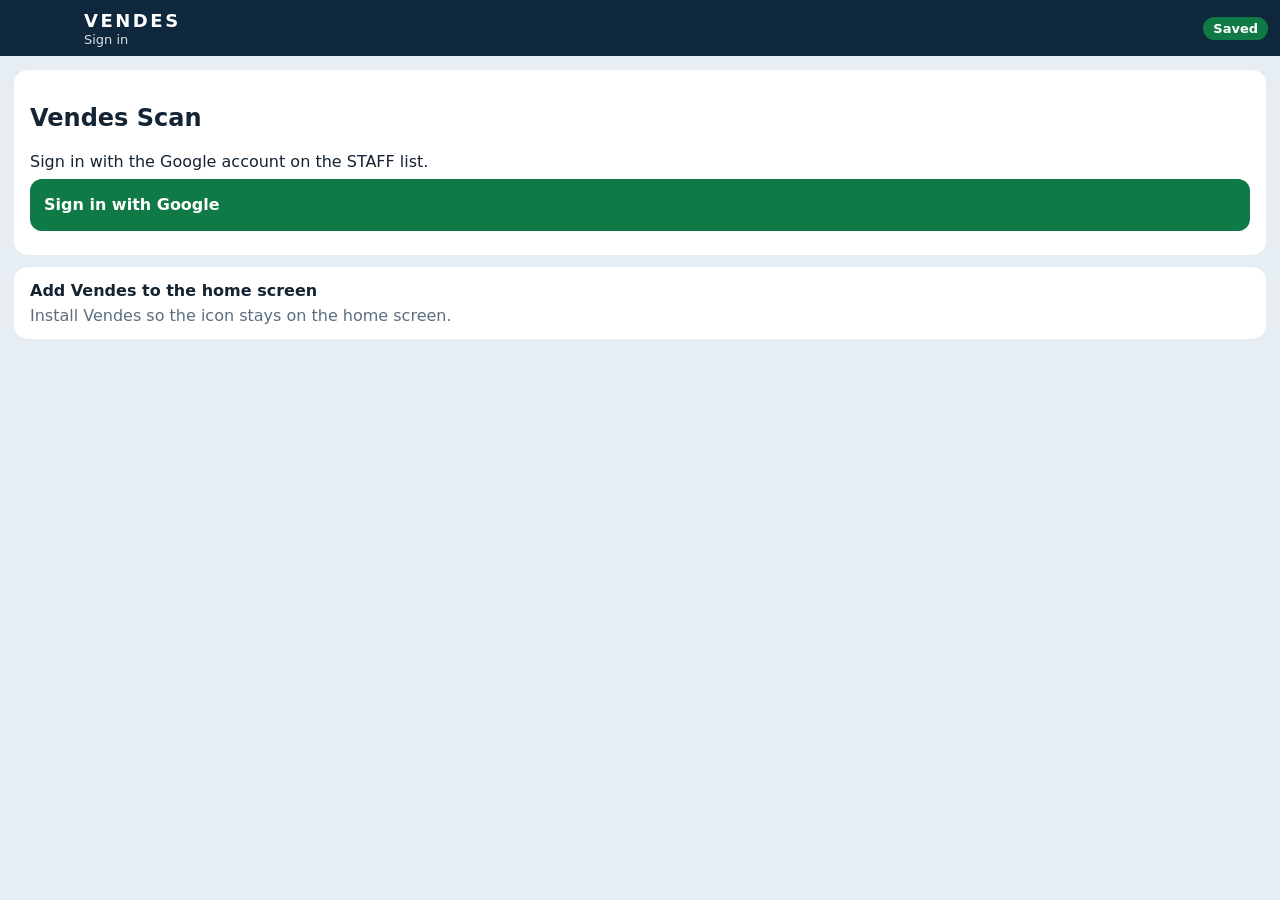
==== index.html @ e4ca58a0 "Publish Vendes Scan phone app" ====
<!DOCTYPE html>
<html lang="en">
<head>
  <meta charset="utf-8">
  <meta name="viewport" content="width=device-width, initial-scale=1, maximum-scale=1, viewport-fit=cover">
  <meta name="theme-color" content="#10283d">
  <meta name="apple-mobile-web-app-capable" content="yes">
  <meta name="mobile-web-app-capable" content="yes">
  <meta name="apple-mobile-web-app-status-bar-style" content="black-translucent">
  <meta name="apple-mobile-web-app-title" content="Vendes">
  <title>Vendes Scan</title>
  <link rel="manifest" href="manifest.webmanifest">
  <link rel="apple-touch-icon" href="apple-touch-icon.png">
  <link rel="icon" href="icon-192.png">
  <link rel="stylesheet" href="styles.css">
</head>
<body>
  <div id="app"></div>
  <script src="config.js"></script>
  <script src="logic.js"></script>
  <script src="app.js"></script>
</body>
</html>
---- styles.css ----
:root {
    --ink: #142433;
    --muted: #5c6e7e;
    --bg: #e7eef3;
    --navy: #10283d;
    --line: #d5dee6;
    --pick: #0f7a45;
    --pack: #0c5fbf;
    --dispatch: #c2410c;
    --bad: #9f1c14;
  }
  * { box-sizing: border-box; }
  [hidden] { display: none !important; }
  html, body { margin: 0; padding: 0; }
  body {
    font-family: system-ui, -apple-system, "Segoe UI", Roboto, sans-serif;
    background: var(--bg);
    color: var(--ink);
    font-size: 16px;
    touch-action: manipulation;
  }
  button, input { font: inherit; }
  button { cursor: pointer; }
  header {
    display: flex;
    align-items: center;
    gap: 8px;
    min-height: 56px;
    padding: calc(8px + env(safe-area-inset-top)) 12px 8px;
    background: var(--navy);
    color: white;
    position: sticky;
    top: 0;
    z-index: 5;
  }
  .brand { font-weight: 800; letter-spacing: 0.14em; font-size: 18px; }
  .stage-tag { font-size: 13px; opacity: 0.85; margin-top: 1px; }
  .back, .back-spacer { width: 64px; }
  .back {
    height: 36px;
    border: 0;
    border-radius: 8px;
    background: transparent;
    color: white;
    font-weight: 700;
    padding: 0;
    text-align: left;
  }
  .save {
    margin-left: auto;
    font-size: 13px;
    font-weight: 700;
    border-radius: 999px;
    padding: 4px 10px;
    background: #1d4e89;
  }
  .save.saving { background: #a16207; }
  .save.saved { background: #0f7a45; }
  main { padding: 14px 14px 28px; }
  .hi { font-size: 28px; font-weight: 800; margin: 8px 0 0; }
  .sub, .hint, .note { color: var(--muted); margin: 4px 0 14px; }
  .note { font-size: 14px; }
  .big, .wide, .ghost {
    display: flex;
    flex-direction: column;
    justify-content: center;
    width: 100%;
    border: 0;
    border-radius: 14px;
    margin: 0 0 10px;
    text-align: left;
    padding: 14px 16px;
    color: white;
  }
  .big { min-height: 76px; }
  .big b { font-size: 28px; letter-spacing: 0.04em; }
  .big span { font-size: 15px; opacity: 0.92; }
  .big.pick { background: var(--pick); }
  .big.pack { background: var(--pack); }
  .big.dispatch { background: var(--dispatch); }
  .big:active, .wide:active { transform: scale(0.99); }
  .ghost {
    min-height: 52px;
    background: white;
    color: var(--navy);
    border: 2px solid var(--navy);
    font-weight: 800;
    font-size: 18px;
  }
  .banner {
    display: flex;
    gap: 10px;
    align-items: center;
    margin: 0;
    padding: 14px 16px;
    font-size: 20px;
    font-weight: 800;
    line-height: 1.25;
  }
  .banner.bad { background: var(--bad); color: white; }
  .banner.good { background: #e5f6ec; color: #0b5a32; font-size: 16px; }
  .banner.warn { background: #fff4d6; color: #7a4b00; font-size: 16px; }
  .bang {
    width: 36px;
    height: 36px;
    border-radius: 50%;
    border: 3px solid white;
    display: flex;
    align-items: center;
    justify-content: center;
    flex: 0 0 auto;
  }
  .card, .line, .flag, .back-row, .tile, .batch-row, .staff-row, .sku-row {
    background: white;
    border-radius: 12px;
  }
  .card { padding: 12px 14px; margin-bottom: 10px; }
  .wb { font-family: ui-monospace, "SFMono-Regular", Menlo, Consolas, monospace; font-size: 20px; font-weight: 800; }
  .pill {
    display: inline-block;
    margin-top: 6px;
    padding: 3px 8px;
    border-radius: 999px;
    font-size: 13px;
    font-weight: 800;
    background: #e8eef4;
  }
  .pill[data-client="SIRWEN"] { background: #efe7ff; color: #5b21b6; }
  .pill[data-client="TREXO"] { background: #d9f5f1; color: #0f766e; }
  .pill[data-client="ECOM"] { background: #ffedd5; color: #9a3412; }
  .line { padding: 10px 12px; margin-bottom: 8px; }
  .line.full { background: #e8f6ee; }
  .line-top { display: flex; justify-content: space-between; align-items: baseline; gap: 8px; }
  .line-top b { font-family: ui-monospace, Menlo, Consolas, monospace; }
  .count { font-size: 22px; font-weight: 800; }
  .pname { color: var(--muted); font-size: 14px; margin: 2px 0 6px; }
  .bar { height: 8px; background: var(--line); border-radius: 99px; overflow: hidden; }
  .bar i { display: block; height: 100%; background: var(--pick); }
  .line.full .bar i { background: #14804a; }
  #reader { margin: 8px 0; border-radius: 12px; overflow: hidden; background: #0e1b28; }
  #reader[hidden] { display: none; }
  #scan-form { display: flex; gap: 8px; margin: 10px 0; }
  #code-input {
    flex: 1;
    min-width: 0;
    height: 52px;
    border-radius: 12px;
    border: 2px solid #b7c6d3;
    padding: 0 12px;
    font-size: 18px;
    background: white;
  }
  #add-btn, .wide {
    min-height: 52px;
    border: 0;
    border-radius: 12px;
    background: var(--navy);
    color: white;
    font-weight: 800;
    padding: 0 14px;
  }
  .wide { width: 100%; margin-top: 8px; }
  .wide.good { background: var(--pick); }
  .wide.warn { background: white; color: var(--bad); border: 2px solid var(--bad); }
  .wide:disabled { opacity: 0.4; }
  .cam { background: #334e68; }
  h2 { font-size: 13px; letter-spacing: 0.06em; font-weight: 800; color: var(--muted); margin: 16px 0 8px; }
  .tiles { display: grid; grid-template-columns: repeat(4, 1fr); gap: 6px; }
  .tile { text-align: center; padding: 8px 2px; }
  .tile b { display: block; font-size: 22px; }
  .tile span { font-size: 11px; color: var(--muted); }
  .back-row, .staff-row, .batch-row, .flag {
    display: flex;
    justify-content: space-between;
    gap: 8px;
    align-items: center;
    padding: 10px 12px;
    margin-bottom: 6px;
  }
  .flag { display: block; }
  .flag-top { display: flex; justify-content: space-between; gap: 8px; align-items: center; }
  .flag-type { color: var(--bad); font-weight: 800; font-size: 13px; }
  .flag p { margin: 4px 0; color: var(--muted); font-size: 14px; }
  .flag button, .mini {
    border: 0;
    background: var(--navy);
    color: white;
    border-radius: 8px;
    font-weight: 700;
    padding: 8px 10px;
  }
  .chips { color: var(--muted); font-size: 12px; font-family: ui-monospace, Menlo, Consolas, monospace; }
  .denied, .loading { padding: 48px 20px; text-align: center; }
  .denied h1 { font-size: 28px; line-height: 1.2; }
  .sku-row { display: flex; gap: 8px; align-items: center; padding: 8px 10px; margin-bottom: 6px; }
  .sku-row input[type="number"] { width: 64px; height: 40px; font-size: 18px; }
  .modes { display: flex; gap: 8px; margin-bottom: 10px; }
  .modes button {
    flex: 1;
    height: 44px;
    border-radius: 10px;
    border: 2px solid var(--navy);
    background: white;
    color: var(--navy);
    font-weight: 800;
  }
  .modes .on { background: var(--navy); color: white; }
  .sku-row label { display: flex; align-items: center; gap: 8px; flex: 1; }
  .label {
    width: 100%;
    height: 132px;
    background: white;
    border: 1px dashed #8aa0b3;
    border-radius: 8px;
    padding: 8px 10px;
    margin: 0 0 8px;
    overflow: hidden;
  }
  .label .who { font-size: 11px; font-weight: 800; color: var(--muted); }
  .label .lname { font-size: 14px; font-weight: 700; white-space: nowrap; overflow: hidden; text-overflow: ellipsis; }
  .label .lsku { font-family: ui-monospace, Menlo, Consolas, monospace; font-weight: 800; font-size: 16px; }
  .label svg { width: 100%; height: 48px; }
  body.print-a4 .label { width: calc(50% - 6px); display: inline-block; vertical-align: top; margin-right: 6px; }
  @page label50x30 {
    size: 50mm 30mm;
    margin: 0;
  }
  @page a4sheet {
    size: A4;
    margin: 8mm;
  }
  @media print {
    header, .no-print, .banner, .modes { display: none !important; }
    body { background: white; margin: 0; }
    .label .lname { font-size: 8pt; }
    .label .lsku { font-size: 9pt; }
    .label svg { height: 12mm; }
    body.print-thermal .label {
      page: label50x30;
      width: 50mm;
      height: 30mm;
      margin: 0;
      border: none;
      border-radius: 0;
      padding: 1mm;
      overflow: hidden;
      break-after: page;
      page-break-after: always;
      page-break-inside: avoid;
    }
    body.print-a4 #label-sheet {
      page: a4sheet;
      display: flex;
      flex-wrap: wrap;
      align-content: flex-start;
      gap: 2mm;
    }
    body.print-a4 .label {
      width: 50mm;
      height: 30mm;
      margin: 0;
      border: 0.2mm solid #bbb;
      border-radius: 0;
      padding: 1mm;
      break-after: auto;
      page-break-after: auto;
      page-break-inside: avoid;
    }
  }

.wb, .flag p, .chips, .pname { overflow-wrap: anywhere; }
.offline-bar { background: #7a4b00; color: white; text-align: center; font-weight: 700; padding: 8px 12px; }
.install, .signin-card {
  background: white;
  border-radius: 14px;
  padding: 14px 16px;
  margin: 0 0 12px;
}
.install p, .signin-card p { margin: 6px 0 0; }
.steps { text-align: left; padding-left: 18px; }
.steps li { margin: 6px 0; }
#reader video { width: 100%; border-radius: 12px; }
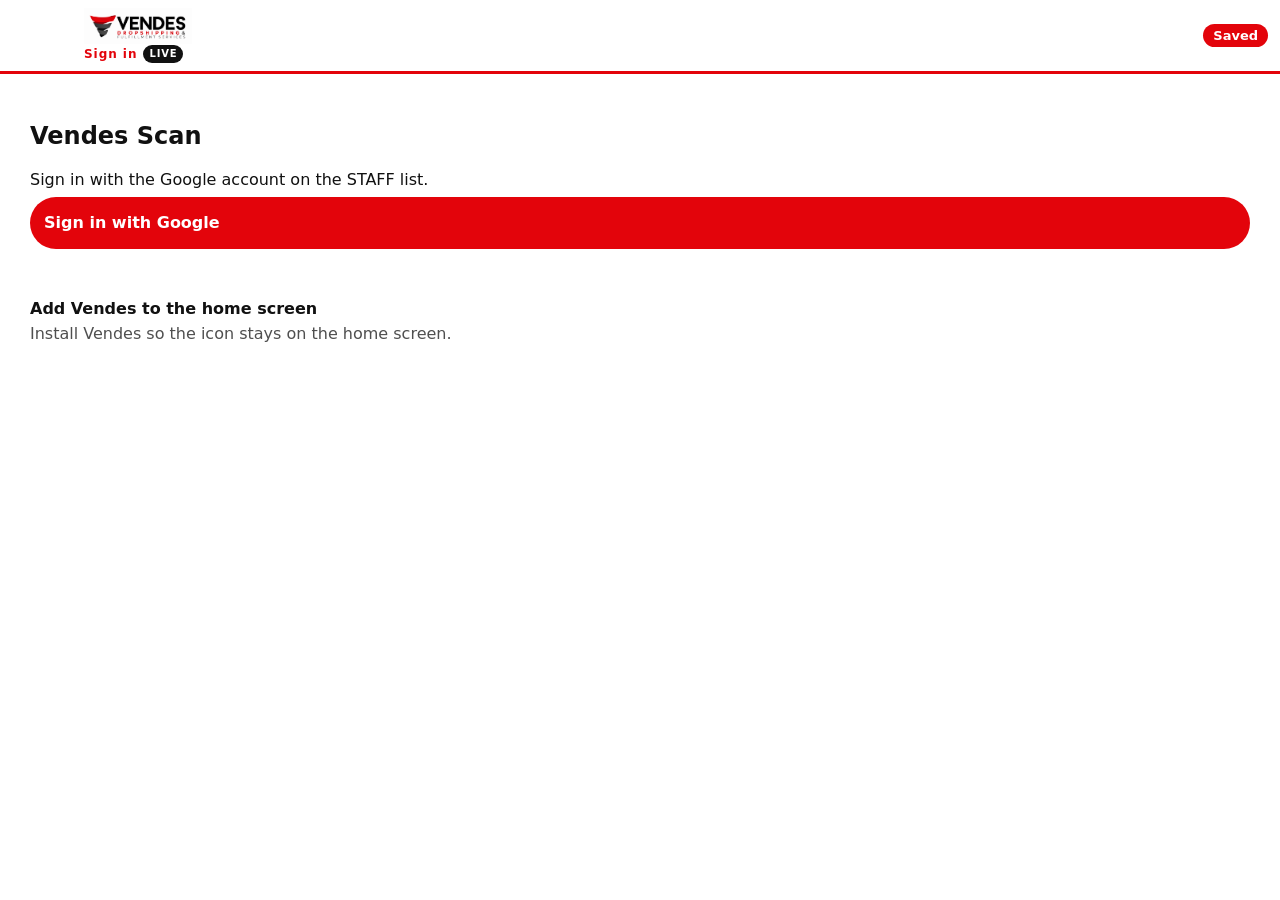
==== commit 7c04be7d: "v12 LIVE root (d63f81c)" ====
--- a/index.html
+++ b/index.html
@@ -17,6 +17,7 @@
 <body>
   <div id="app"></div>
   <script src="config.js"></script>
+  <script src="pwa-keys.js"></script>
   <script src="logic.js"></script>
   <script src="app.js"></script>
 </body>
--- a/styles.css
+++ b/styles.css
@@ -1,20 +1,24 @@
 :root {
-    --ink: #142433;
-    --muted: #5c6e7e;
-    --bg: #e7eef3;
-    --navy: #10283d;
-    --line: #d5dee6;
-    --pick: #0f7a45;
-    --pack: #0c5fbf;
-    --dispatch: #c2410c;
-    --bad: #9f1c14;
+    --ink: #111111;
+    --muted: #4f4f4f;
+    --bg: #fff6f6;
+    --navy: #111111;
+    --red: #e3040b;
+    --line: #f0d6d6;
+    --pick: #e3040b;
+    --pack: #111111;
+    --dispatch: #e3040b;
+    --bad: #e3040b;
   }
   * { box-sizing: border-box; }
   [hidden] { display: none !important; }
-  html, body { margin: 0; padding: 0; }
+  html, body { margin: 0; padding: 0; max-width: 100%; }
+  @media screen {
+    html, body, #app { overflow-x: hidden; }
+  }
   body {
     font-family: system-ui, -apple-system, "Segoe UI", Roboto, sans-serif;
-    background: var(--bg);
+    background: #fff;
     color: var(--ink);
     font-size: 16px;
     touch-action: manipulation;
@@ -27,21 +31,25 @@
     gap: 8px;
     min-height: 56px;
     padding: calc(8px + env(safe-area-inset-top)) 12px 8px;
-    background: var(--navy);
-    color: white;
+    background: #fff;
+    color: var(--ink);
+    border-bottom: 3px solid var(--red);
     position: sticky;
     top: 0;
     z-index: 5;
   }
-  .brand { font-weight: 800; letter-spacing: 0.14em; font-size: 18px; }
-  .stage-tag { font-size: 13px; opacity: 0.85; margin-top: 1px; }
+  .brand-lock { min-width: 0; }
+  .brand-logo { display: block; height: 36px; width: auto; max-height: 36px; object-fit: contain; }
+  .stage-tag { display: flex; align-items: center; gap: 6px; font-size: 12px; font-weight: 800; letter-spacing: 0.08em; color: var(--red); margin-top: 1px; }
+  .sheet-badge { display: inline-block; font-size: 10px; font-weight: 800; letter-spacing: 0.08em; line-height: 1.4; border-radius: 999px; padding: 2px 6px; background: #111; color: #fff; }
+  .sheet-badge.test { background: #e36b00; color: #fff; }
   .back, .back-spacer { width: 64px; }
   .back {
     height: 36px;
     border: 0;
     border-radius: 8px;
     background: transparent;
-    color: white;
+    color: var(--ink);
     font-weight: 700;
     padding: 0;
     text-align: left;
@@ -52,12 +60,13 @@
     font-weight: 700;
     border-radius: 999px;
     padding: 4px 10px;
-    background: #1d4e89;
-  }
-  .save.saving { background: #a16207; }
-  .save.saved { background: #0f7a45; }
+    background: var(--red);
+    color: #fff;
+  }
+  .save.saving { background: #111; color: #fff; }
+  .save.saved { background: var(--red); color: #fff; }
   main { padding: 14px 14px 28px; }
-  .hi { font-size: 28px; font-weight: 800; margin: 8px 0 0; }
+  .hi { font-size: 28px; font-weight: 800; margin: 8px 0 0; letter-spacing: -0.03em; color: #111; }
   .sub, .hint, .note { color: var(--muted); margin: 4px 0 14px; }
   .note { font-size: 14px; }
   .big, .wide, .ghost {
@@ -72,12 +81,14 @@
     padding: 14px 16px;
     color: white;
   }
-  .big { min-height: 76px; }
-  .big b { font-size: 28px; letter-spacing: 0.04em; }
-  .big span { font-size: 15px; opacity: 0.92; }
-  .big.pick { background: var(--pick); }
-  .big.pack { background: var(--pack); }
-  .big.dispatch { background: var(--dispatch); }
+  .big { min-height: 76px; flex-direction: row; align-items: center; gap: 12px; background: #161616; box-shadow: 0 10px 28px rgba(227, 4, 11, 0.16); }
+  .big .mark { width: 40px; height: 40px; border-radius: 12px; background: var(--red); color: #fff; display: flex; align-items: center; justify-content: center; font-weight: 800; flex: 0 0 auto; }
+  .big .stage-copy { display: flex; flex-direction: column; flex: 1; min-width: 0; background: transparent; color: #fff; border: 0; height: auto; width: auto; margin: 0; padding: 0; }
+  .big .stage-copy b, .big .stage-copy span { color: #fff; background: transparent; }
+  .big .stage-copy b { font-size: 26px; letter-spacing: 0.04em; line-height: 1.1; }
+  .big .stage-copy span { font-size: 14px; opacity: 0.9; }
+  .big.dispatch { background: var(--red); box-shadow: none; }
+  .big.dispatch .mark { background: #111; }
   .big:active, .wide:active { transform: scale(0.99); }
   .ghost {
     min-height: 52px;
@@ -154,16 +165,17 @@
     min-height: 52px;
     border: 0;
     border-radius: 12px;
-    background: var(--navy);
+    background: var(--red);
     color: white;
     font-weight: 800;
     padding: 0 14px;
-  }
-  .wide { width: 100%; margin-top: 8px; }
-  .wide.good { background: var(--pick); }
-  .wide.warn { background: white; color: var(--bad); border: 2px solid var(--bad); }
-  .wide:disabled { opacity: 0.4; }
-  .cam { background: #334e68; }
+    border-radius: 999px;
+  }
+  .wide { width: 100%; margin-top: 8px; background: var(--red); border-radius: 999px; }
+  .wide.good { background: var(--red); }
+  .wide.warn { background: white; color: var(--red); border: 2px solid var(--red); }
+  .wide:disabled { opacity: 0.45; cursor: not-allowed; }
+  .cam { background: #111; }
   h2 { font-size: 13px; letter-spacing: 0.06em; font-weight: 800; color: var(--muted); margin: 16px 0 8px; }
   .tiles { display: grid; grid-template-columns: repeat(4, 1fr); gap: 6px; }
   .tile { text-align: center; padding: 8px 2px; }
@@ -268,8 +280,23 @@
     }
   }
 
-.wb, .flag p, .chips, .pname { overflow-wrap: anywhere; }
-.offline-bar { background: #7a4b00; color: white; text-align: center; font-weight: 700; padding: 8px 12px; }
+.wb, .flag, .flag b, .flag p, .chips, .pname, .card, .line, .banner span,
+.back-row, .back-row div, .staff-row, .staff-row span, .batch-row, .batch-row div {
+  overflow-wrap: anywhere;
+  word-break: break-word;
+  min-width: 0;
+  max-width: 100%;
+}
+.staff-row, .back-row, .flag-top, .batch-row, .line-top, .sku-row, .card, .flag, main, header {
+  min-width: 0;
+  max-width: 100%;
+}
+.staff-row > *, .back-row > *, .flag-top > *, .batch-row > *, .line-top > * {
+  min-width: 0;
+  max-width: 100%;
+}
+.flag button { flex: 0 0 auto; }
+  .offline-bar { background: #111; color: white; text-align: center; font-weight: 700; padding: 8px 12px; }
 .install, .signin-card {
   background: white;
   border-radius: 14px;
